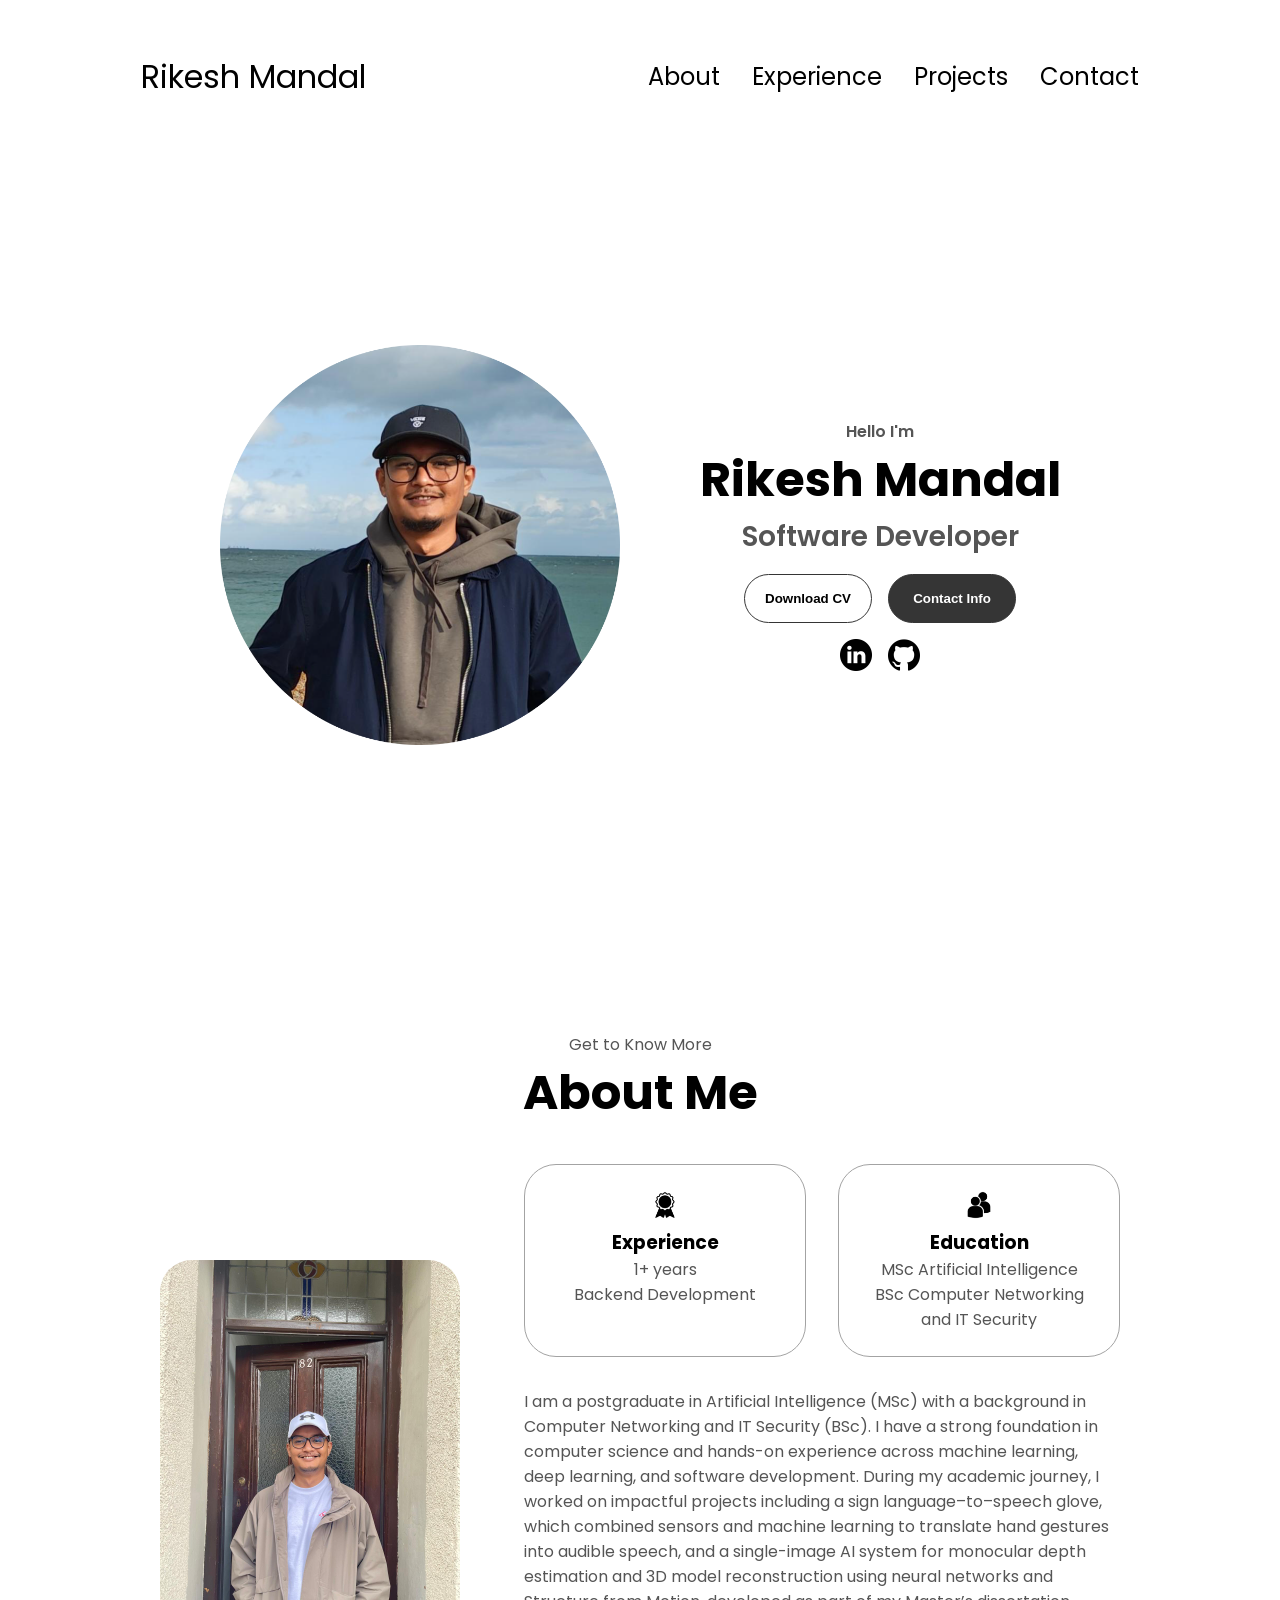
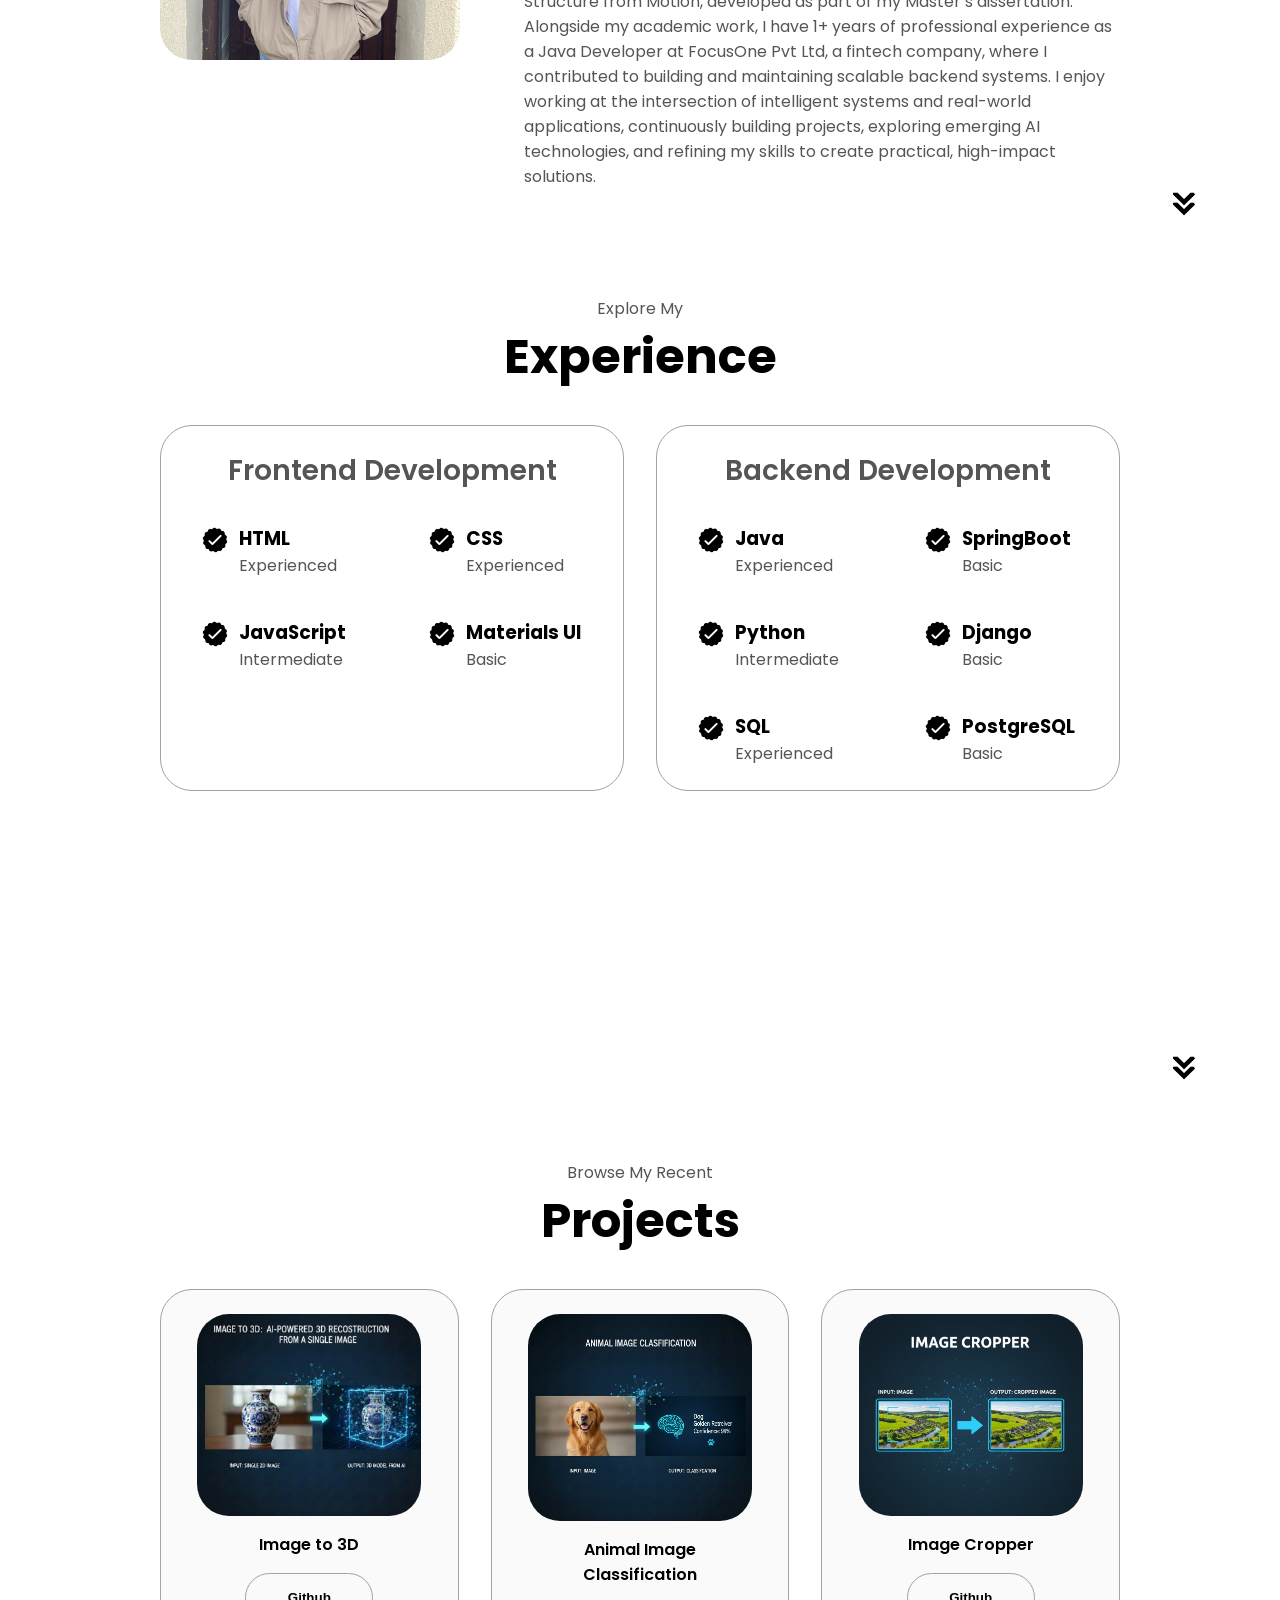
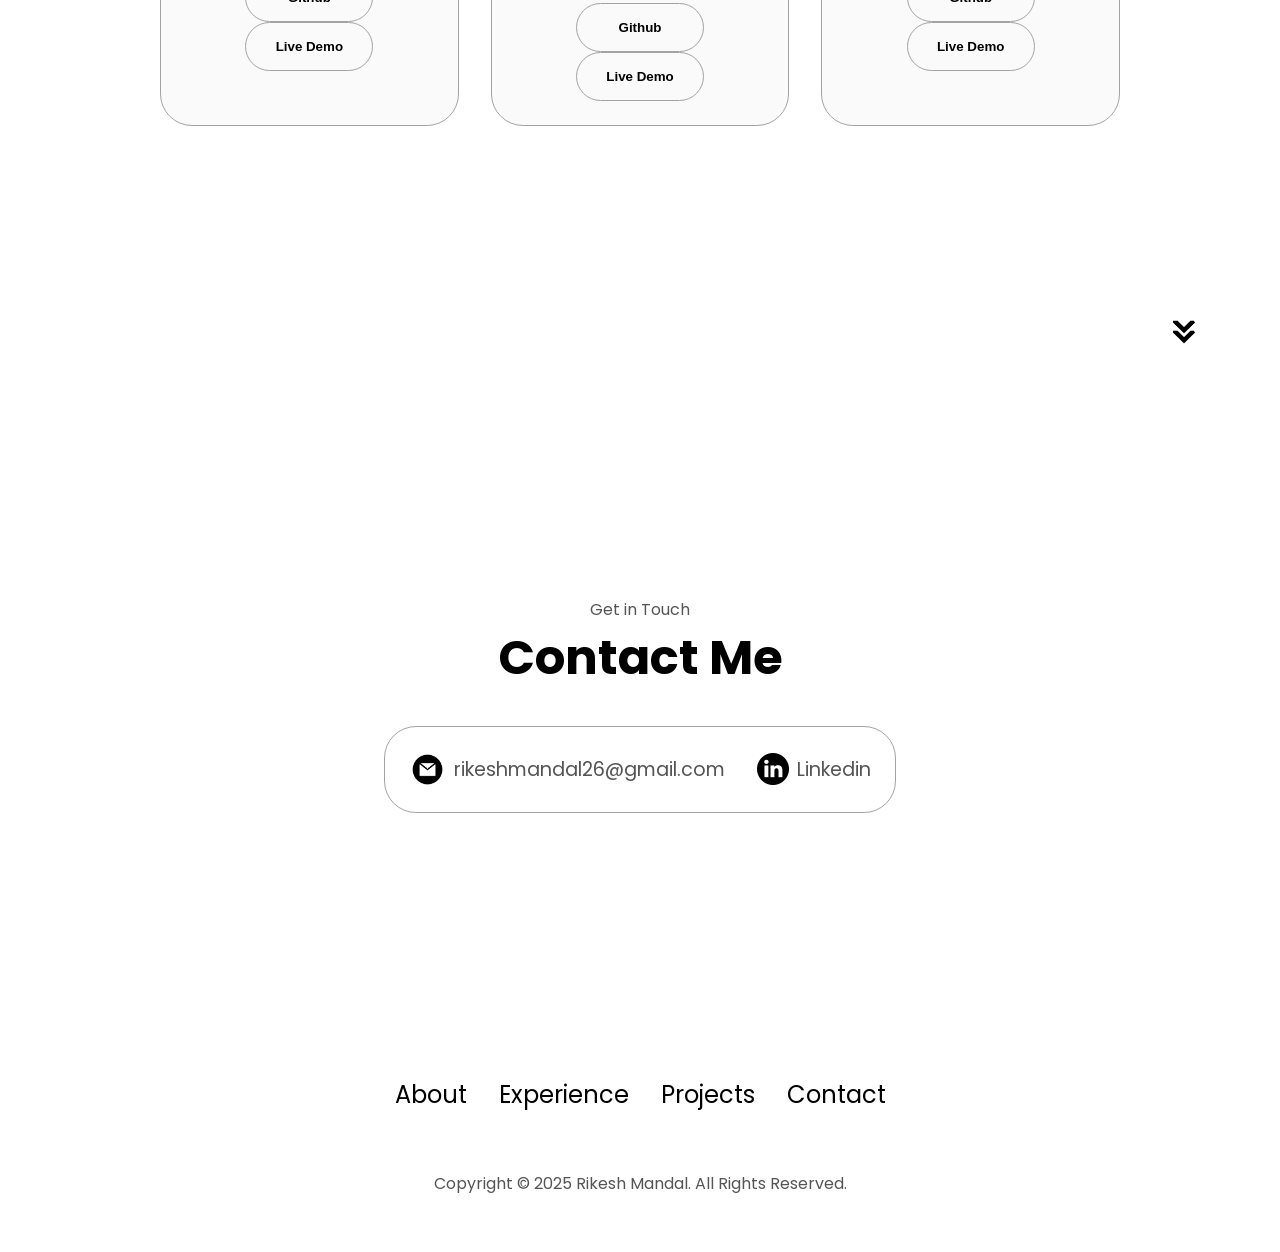
==== index.html @ 970bf1c3 "Changed the project images: - added 3 different descriptive images for the projects listed" ====
<!DOCTYPE html>
<html lang="en">
  <head>
    <meta charset="UTF-8" />
    <meta name="viewport" content="width=device-width, initial-scale=1.0" />
    <title>Rikesh Mandal</title>
    <link rel="stylesheet" href="./css/style.css" />
    <link rel="stylesheet" href="./css/mediaqueries.css" />
    <script src="./js/script.js" defer></script>
  </head>

  <body>
    <nav id="desktop-nav">
      <div class="logo">Rikesh Mandal</div>
      <div>
        <ul class="nav-links">
          <li><a href="#about">About</a></li>
          <li><a href="#experience">Experience</a></li>
          <li><a href="#projects">Projects</a></li>
          <li><a href="#contact">Contact</a></li>
        </ul>
      </div>
    </nav>
    <nav id="hamburger-nav">
      <div class="logo">Rikesh Mandal</div>
      <div class="hamburger-menu">
        <div class="hamburger-icon" onclick="togglemenu()">
          <span></span>
          <span></span>
          <span></span>
        </div>
        <div class="menu-links">
          <li><a href="#about" onclick="togglemenu()">About</a></li>
          <li><a href="#experience" onclick="togglemenu()">Experience</a></li>
          <li><a href="#projects" onclick="togglemenu()">Projects</a></li>
          <li><a href="#contact" onclick="togglemenu()">Contact</a></li>
        </div>
      </div>
    </nav>
    <section id="profile">
      <div class="section__pic-container">
        <img
          src="./assets/profile-pic.png"
          alt="Rikesh Mandal profile picture"
        />
      </div>
      <div class="section__text">
        <p class="section__text_p1">Hello I'm</p>
        <h1 class="title">Rikesh Mandal</h1>
        <p class="section__text__p2">Software Developer</p>
        <div class="btn-container">
          <button
            class="btn btn-color-2"
            onclick="window.open('./assets/cv.pdf')"
          >
            Download CV
          </button>
          <button class="btn btn-color-1" onclick="location.href='./#contact'">
            Contact Info
          </button>
        </div>
        <div id="socials-container">
          <img
            src="./assets/linkedin.png"
            alt="My Linkedin Profile"
            class="icon"
            onclick="window.open('https://linkedin.com/in/rikesh-mandal-98758b1a0/', '_blank')"
          />
          <img
            src="./assets/github.png"
            alt="My GitHub Profile"
            class="icon"
            onclick="window.open('https://github.com/Rikesh-Mandal', '_blank')"
          />
        </div>
      </div>
    </section>
    <section id="about">
      <p class="section__text__p1">Get to Know More</p>
      <h1 class="title">About Me</h1>
      <div class="section-container">
        <div class="section__pic-container">
          <img
            src="./assets/about-pic-modified.jpg"
            alt="profile picture "
            class="about-pic"
          />
        </div>
        <div class="about-details-container">
          <div class="about-containers">
            <div class="details-container">
              <img
                src="./assets/experience.png"
                alt="Experience icon"
                class="icon"
              />
              <h3>Experience</h3>
              <p>
                1+ years <br />
                Backend Development
              </p>
            </div>
            <div class="details-container">
              <img
                src="./assets/education.png"
                alt="Education icon"
                class="icon"
              />
              <h3>Education</h3>
              <p>
                MSc Artificial Intelligence <br />
                BSc Computer Networking and IT Security
              </p>
            </div>
          </div>
          <div class="text-container">
            <p id="about-text">Loading...</p>
          </div>
        </div>
      </div>
      <img
        src="./assets/arrow.png"
        alt="Arrow icon"
        class="icon arrow"
        onclick="location.href='./#experience'"
      />
    </section>
    <section id="experience">
      <p class="section__text__p1">Explore My</p>
      <h1 class="title">Experience</h1>
      <div class="experience-details-container">
        <div class="about-containers">
          <div class="details-container">
            <h2 class="experience-sub-title">Frontend Development</h2>
            <div class="article-container">
              <article>
                <img
                  src="./assets/checkmark.png"
                  alt="Experience Icon"
                  class="icon"
                />
                <div>
                  <h3>HTML</h3>
                  <p>Experienced</p>
                </div>
              </article>
              <article>
                <img
                  src="./assets/checkmark.png"
                  alt="Experience Icon"
                  class="icon"
                />
                <div>
                  <h3>CSS</h3>
                  <p>Experienced</p>
                </div>
              </article>
              <article>
                <img
                  src="./assets/checkmark.png"
                  alt="Experience Icon"
                  class="icon"
                />
                <div>
                  <h3>JavaScript</h3>
                  <p>Intermediate</p>
                </div>
              </article>
              <article>
                <img
                  src="./assets/checkmark.png"
                  alt="Experience Icon"
                  class="icon"
                />
                <div>
                  <h3>Materials UI</h3>
                  <p>Basic</p>
                </div>
              </article>
            </div>
          </div>
          <div class="details-container">
            <h2 class="experience-sub-title">Backend Development</h2>
            <div class="article-container">
              <article>
                <img
                  src="./assets/checkmark.png"
                  alt="Experience Icon"
                  class="icon"
                />
                <div>
                  <h3>Java</h3>
                  <p>Experienced</p>
                </div>
              </article>
              <article>
                <img
                  src="./assets/checkmark.png"
                  alt="Experience Icon"
                  class="icon"
                />
                <div>
                  <h3>SpringBoot</h3>
                  <p>Basic</p>
                </div>
              </article>
              <article>
                <img
                  src="./assets/checkmark.png"
                  alt="Experience Icon"
                  class="icon"
                />
                <div>
                  <h3>Python</h3>
                  <p>Intermediate</p>
                </div>
              </article>
              <article>
                <img
                  src="./assets/checkmark.png"
                  alt="Experience Icon"
                  class="icon"
                />
                <div>
                  <h3>Django</h3>
                  <p>Basic</p>
                </div>
              </article>
              <article>
                <img
                  src="./assets/checkmark.png"
                  alt="Experience Icon"
                  class="icon"
                />
                <div>
                  <h3>SQL</h3>
                  <p>Experienced</p>
                </div>
              </article>
              <article>
                <img
                  src="./assets/checkmark.png"
                  alt="Experience Icon"
                  class="icon"
                />
                <div>
                  <h3>PostgreSQL</h3>
                  <p>Basic</p>
                </div>
              </article>
            </div>
          </div>
        </div>
      </div>
      <img
        src="./assets/arrow.png"
        alt="Arrow icon"
        class="icon arrow"
        onclick="location.href='./#projects'"
      />
    </section>
    <section id="projects">
      <p class="section__text__p1">Browse My Recent</p>
      <h1 class="title">Projects</h1>
      <div class="experience-details-container">
        <div class="about-containers">
          <div class="details-container color-container">
            <div class="article-container">
              <img
                src="./assets/image-to-3D.png"
                alt="Project 1"
                class="project-img"
              />
            </div>
            <h2 class="experience-sub-title project-title">Image to 3D</h2>
            <div class="btn-container"></div>
            <button
              class="btn btn-color-2 project-btn"
              onclick="window.open('https://github.com/Rikesh-Mandal/ImageTo3D', '_blank')"
            >
              Github
            </button>
            <button
              class="btn btn-color-2 project-btn"
              onclick="window.open('https://github.com/Rikesh-Mandal/ImageTo3D', '_blank')"
            >
              Live Demo
            </button>
          </div>
          <div class="details-container color-container">
            <div class="article-container">
              <img
                src="./assets/animal-classification.jpg"
                alt="Project 2"
                class="project-img"
              />
            </div>
            <h2 class="experience-sub-title project-title image-classification">
              Animal Image Classification
            </h2>
            <div class="btn-container"></div>
            <button
              class="btn btn-color-2 project-btn"
              onclick="window.open('https://github.com/Rikesh-Mandal/image-classification-system', '_blank')"
            >
              Github
            </button>
            <button
              class="btn btn-color-2 project-btn"
              onclick="window.open('https://github.com/Rikesh-Mandal/image-classification-system', '_blank')"
            >
              Live Demo
            </button>
          </div>
          <div class="details-container color-container">
            <div class="article-container">
              <img
                src="./assets/image-cropper.jpg"
                alt="Project 3"
                class="project-img"
              />
            </div>
            <h2 class="experience-sub-title project-title">Image Cropper</h2>
            <div class="btn-container"></div>
            <button
              class="btn btn-color-2 project-btn"
              onclick="window.open('https://github.com/Rikesh-Mandal/ImageCropper', '_blank')"
            >
              Github
            </button>
            <button
              class="btn btn-color-2 project-btn"
              onclick="window.open('https://github.com/Rikesh-Mandal/ImageCropper', '_blank')"
            >
              Live Demo
            </button>
          </div>
        </div>
      </div>
      <img
        src="./assets/arrow.png"
        alt="Arrow icon"
        class="icon arrow"
        onclick="location.href='./#contact'"
      />
    </section>
    <section id="contact">
      <p class="section__text__p1">Get in Touch</p>
      <h1 class="title">Contact Me</h1>
      <div class="contact-info-upper-container">
        <div class="contact-info-container">
          <img
            src="./assets/email.png"
            alt="Email Icon"
            class="icon contact-icon email-icon"
          />
          <p>
            <a href="mailto:rikeshmandal26@gmail.com"></a
            >rikeshmandal26@gmail.com
          </p>
        </div>
        <div class="contact-info-container">
          <img
            src="./assets/linkedin.png"
            alt="My Linkedin Profile"
            class="icon"
            onclick="window.open('https://linkedin.com/in/rikesh-mandal-98758b1a0/', '_blank')"
          />
          <p>Linkedin</p>
        </div>
      </div>
    </section>
    <footer>
      <nav>
        <div class="nav-links-container">
          <div>
            <ul class="nav-links">
              <li><a href="#about">About</a></li>
              <li><a href="#experience">Experience</a></li>
              <li><a href="#projects">Projects</a></li>
              <li><a href="#contact">Contact</a></li>
            </ul>
          </div>
        </div>
      </nav>
      <p>Copyright &#169; 2025 Rikesh Mandal. All Rights Reserved.</p>
    </footer>
  </body>
</html>
---- css/style.css ----
/* General */

@import url("https://fonts.googleapis.com/css2?family=Poppins:wght@300;400;500;600&display=swap");

* {
  margin: 0;
  padding: 0;
}

body {
  font-family: "Poppins", sans-serif;
}

html {
  scroll-behavior: smooth;
}

p {
  color: rgb(85, 85, 85);
}

/* Transition */

a,
.btn {
  transition: all 300ms ease;
}

/* Desktop Nav */
nav,
.nav-links {
  display: flex;
}

nav {
  justify-content: space-around;
  align-items: center;
  height: 17vh;
}

.nav-links {
  gap: 2rem;
  list-style: none;
  font-size: 1.5rem;
}

a {
  color: black;
  text-decoration: none;
  text-decoration-color: white;
}

a:hover {
  color: grey;
  text-decoration: underline;
  text-underline-offset: 1rem;
  text-decoration-color: rgb(181, 181, 181);
}

.logo {
  font-size: 2rem;
}

.logo:hover {
  cursor: default;
}

/* Hamburger Menu */

#hamburger-nav {
  display: none;
}

.hamburger-menu {
  position: relative;
  display: inline-block;
}

.hamburger-icon {
  display: flex;
  flex-direction: column;
  justify-content: space-between;
  height: 24px;
  width: 30px;
  cursor: pointer;
}

.hamburger-icon span {
  width: 100%;
  height: 2px;
  background-color: black;
  transition: all 0.3 ease-in-out;
}

.menu-links {
  position: absolute;
  top: 100%;
  right: 0;
  background-color: white;
  width: fit-content;
  max-height: 0;
  overflow: hidden;
  transition: all 0.3 ease-in-out;
}

.menu-links a {
  display: block;
  padding: 10px;
  text-align: center;
  font-size: 1.5rem;
  color: black;
  text-decoration: none;
  transition: all 0.3 ease-in-out;
}

.menu-links li {
  list-style: none;
}

.menu-links.open {
  max-height: 300px;
}

.hamburger-icon.open span:first-child {
  transform: rotate(45deg) translate(10px, 5px);
}
.hamburger-icon.open span:nth-child(2) {
  opacity: 0;
}
.hamburger-icon.open span:last-child {
  transform: rotate(-45deg) translate(10px, -5px);
}

.hamburger-icon span:first-child {
  transform: none;
}
.hamburger-icon span:nth-child(2) {
  opacity: 1;
}
.hamburger-icon span:first-child {
  transform: none;
}

/* Sections */

section {
  padding-top: 4vh;
  height: 96vh;
  margin: 0 10rem;
  box-sizing: border-box;
  min-height: fit-content;
}

.section-container {
  display: flex;
}

/* Profile Section */
#profile {
  display: flex;
  justify-content: center;
  gap: 5rem;
  height: 80vh;
}

.section__pic-container {
  display: flex;
  height: 400px;
  width: 400px;
  margin: auto 0;
}

.section__text {
  align-self: center;
  text-align: center;
}

.section__text p {
  font-weight: 600;
}

.section__text__p1 {
  text-align: center;
}

.section__text__p2 {
  font-size: 1.75rem;
  margin-bottom: 1rem;
}

.title {
  font-size: 3rem;
  text-align: center;
}

#socials-container {
  display: flex;
  justify-content: center;
  margin-top: 1rem;
  gap: 1rem;
}

/* Icons */

.icon {
  cursor: pointer;
  height: 2rem;
}

/* Buttons */

.btn-container {
  display: flex;
  justify-content: center;
  gap: 1rem;
}

.btn {
  font-weight: 600;
  transition: all 300ms ease;
  padding: 1rem;
  width: 8rem;
  border-radius: 2rem;
}

.btn-color-1,
.btn-color-2 {
  border: rgb(53, 53, 53) 0.1rem solid;
}

.btn-color-1:hover,
.btn-color-2:hover {
  cursor: pointer;
}

.btn-color-1,
.btn-color-2:hover {
  background: rgb(53, 53, 53);
  color: white;
}

.btn-color-1:hover {
  background: rgb(0, 0, 0);
}

.btn-color-2 {
  background: none;
}

.btn-color-2:hover {
  border: rgb(255, 255, 255) 0.1rem solid;
}

.btn-container {
  gap: 1rem;
}

/* About Section */

#about {
  position: relative;
}

.about-containers {
  gap: 2rem;
  margin-bottom: 2rem;
  margin-top: 2rem;
}

.about-details-container {
  justify-content: center;
  flex-direction: column;
}

.about-containers,
.about-details-container {
  display: flex;
}

.about-pic {
  border-radius: 2rem;
}

.arrow {
  position: absolute;
  right: -5rem;
  bottom: 2.5rem;
}

.details-container {
  padding: 1.5rem;
  flex: 1;
  background: white;
  border-radius: 2rem;
  border: rgb(52, 52, 52) 0.1rem solid;
  border-color: rgb(163, 163, 163);
  text-align: center;
}

.section-container {
  gap: 4rem;
  height: 80%;
}

.section__pic-container {
  height: 400px;
  width: 400px;
  margin: auto 0;
}

/* Experience */

#experience {
  position: relative;
}

.experience-sub-title {
  color: rgb(85, 85, 85);
  font-weight: 600;
  font-size: 1.75rem;
  margin-bottom: 2rem;
}

.experience-details-container {
  display: flex;
  justify-content: center;
  flex-direction: column;
}

.article-container {
  display: flex;
  text-align: initial;
  flex-wrap: wrap;
  flex-direction: row;
  gap: 2.5rem;
  justify-content: space-around;
}

article {
  display: flex;
  width: 10rem;
  justify-content: start;
  gap: 0.5rem;
}

article.icon {
  cursor: default;
}

/* Projects Section */

#projects {
  position: relative;
}

.color-container {
  border-color: rgb(163, 163, 163);
  background: rgb(250, 250, 250);
}

.project-img {
  border-radius: 2rem;
  width: 90%;
  height: auto;
}

.project-title {
  margin: 1rem;
  color: black;
  font-size: 1rem;
}

.project-btn {
  color: black;
  border-color: rgb(163, 163, 163);
}

/* Contact Section */

#contact {
  display: flex;
  justify-content: center;
  flex-direction: column;
  height: 70vh;
}

.contact-info-upper-container {
  display: flex;
  justify-content: center;
  border-radius: 2rem;
  border: rgb(53, 53, 53) 0.1rem solid;
  border-color: rgb(163, 163, 163);
  background: (250, 250, 250);
  margin: 2rem auto;
  padding: 0.5rem;
}

.contact-info-container {
  display: flex;
  align-items: center;
  justify-content: center;
  gap: 0.5rem;
  margin: 1rem;
}

.contact-info-container p {
  font-size: larger;
}

.contact-icon {
  cursor: default;
}

.email-icon {
  height: 2.3rem;
}

/* Footer Section */

footer {
  height: 26vh;
  margin: 0 1rem;
}

footer p {
  text-align: center;
}
---- css/mediaqueries.css ----
@media screen and (max-width: 1400px) {
  #profile {
    height: 83vh;
    margin-bottom: 6rem;
  }
  .about-containers {
    flex-wrap: wrap;
  }
}

@media screen and (max-width: 1200px) {
  #desktop-nav {
    display: none;
  }
  #hamburger-nav {
    display: flex;
  }
  #experience,
  .experience-details-container {
    margin-top: 2rem;
  }
  #profile,
  .section-container {
    display: block;
  }
  .arrow {
    display: none;
  }
  section,
  .section-container {
    height: fit-content;
  }
  section {
    margin: 0 5%;
  }
  .section__pic-container {
    width: 275px;
    height: 275px;
    margin: 0 auto 2rem;
  }
  .about-containers {
    margin-top: 0;
  }
}
@media screen and (max-width: 600px) {
  #contact,
  footer {
    height: 40vh;
  }
  #profile {
    height: 83vh;
    margin-bottom: 0;
  }
  article {
    font-size: 1rem;
  }
  footer nav {
    height: fit-content;
    margin-bottom: 2rem;
  }
  .about-containers,
  .contact-info-upper-container,
  .btn-container {
    flex-wrap: wrap;
  }
  .contact-info-container {
    margin: 0;
  }
  .contact-info-container p,
  nav-link li a {
    font-size: 1rem;
  }
  .experience-sub-title {
    font-size: 1.25rem;
  }
  .logo {
    font-size: 1.5rem;
  }
  .nav-links {
    flex-direction: column;
    gap: 0.5rem;
    text-align: center;
  }
  .section__pic-container {
    width: auto;
    height: 46vh;
    justify-content: center;
  }
  .section__text__p2 {
    font-size: 1.25rem;
  }
  .title {
    font-size: 2rem;
  }
  .text-container {
    text-align: justify;
  }
}
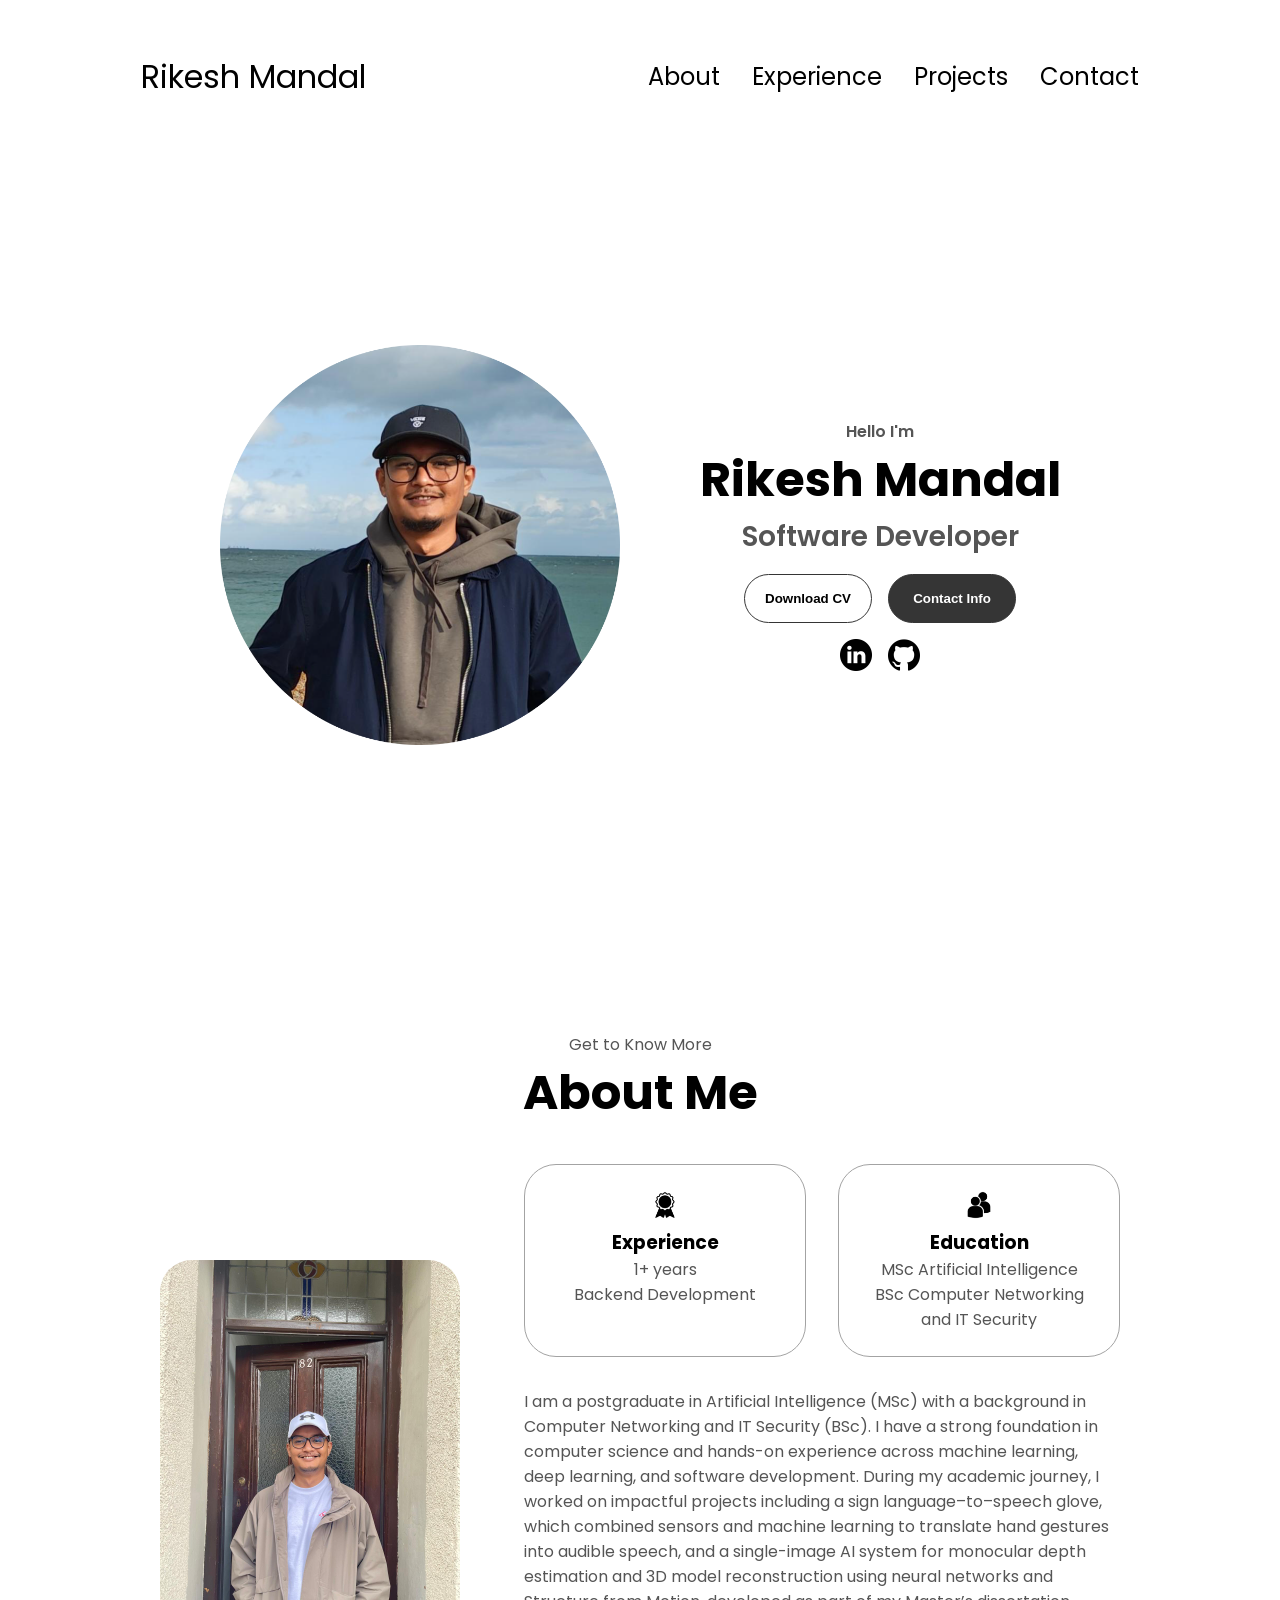
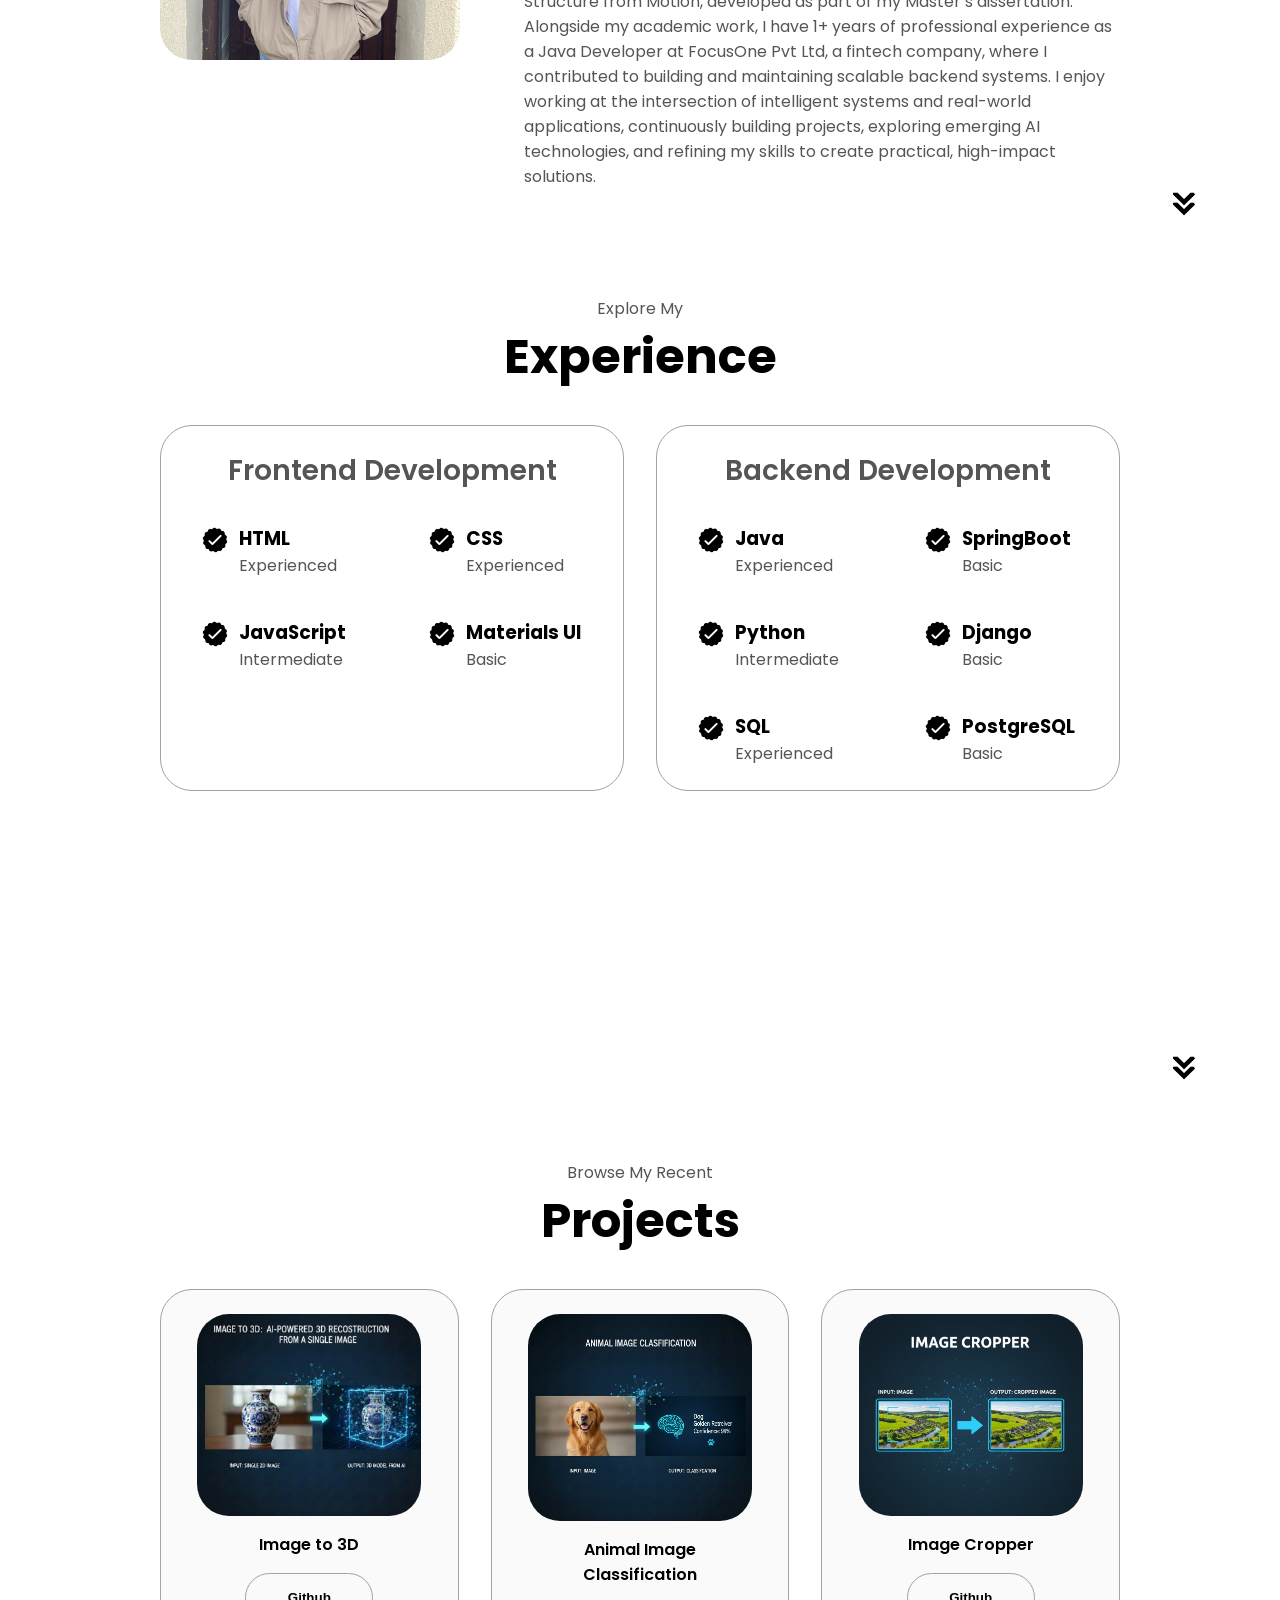
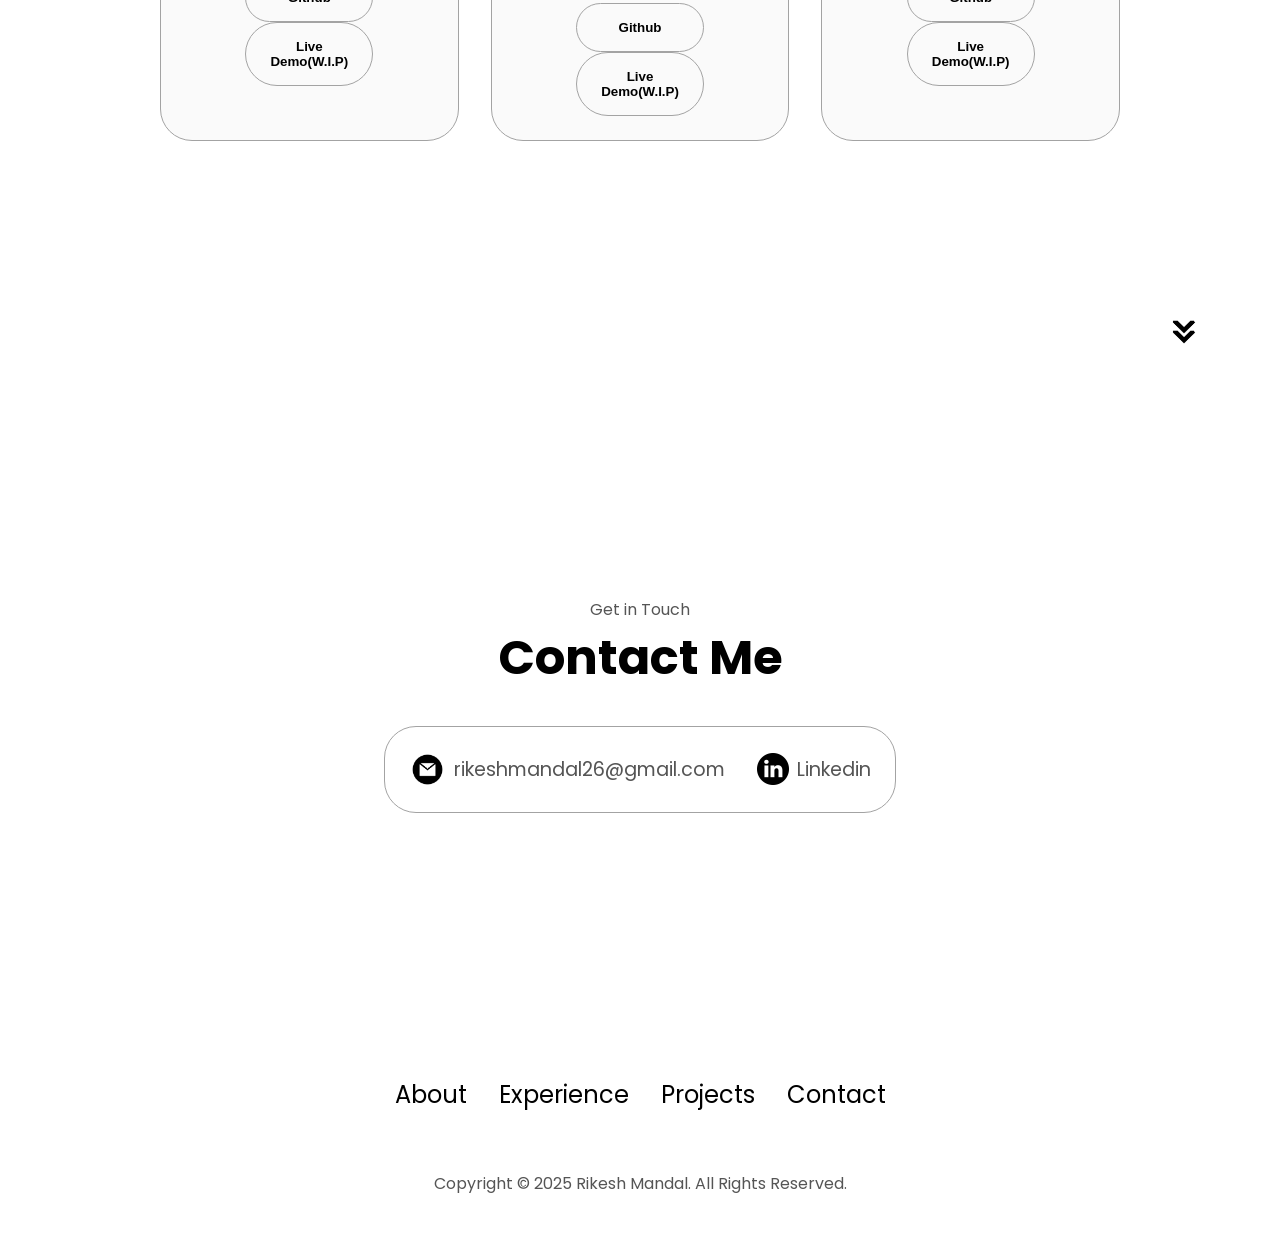
==== commit c3843d80: "Simply added "(W.I.P)" next to the Live Demo in projects" ====
--- a/index.html
+++ b/index.html
@@ -284,7 +284,7 @@
               class="btn btn-color-2 project-btn"
               onclick="window.open('https://github.com/Rikesh-Mandal/ImageTo3D', '_blank')"
             >
-              Live Demo
+              Live Demo(W.I.P)
             </button>
           </div>
           <div class="details-container color-container">
@@ -309,7 +309,7 @@
               class="btn btn-color-2 project-btn"
               onclick="window.open('https://github.com/Rikesh-Mandal/image-classification-system', '_blank')"
             >
-              Live Demo
+              Live Demo(W.I.P)
             </button>
           </div>
           <div class="details-container color-container">
@@ -332,7 +332,7 @@
               class="btn btn-color-2 project-btn"
               onclick="window.open('https://github.com/Rikesh-Mandal/ImageCropper', '_blank')"
             >
-              Live Demo
+              Live Demo(W.I.P)
             </button>
           </div>
         </div>
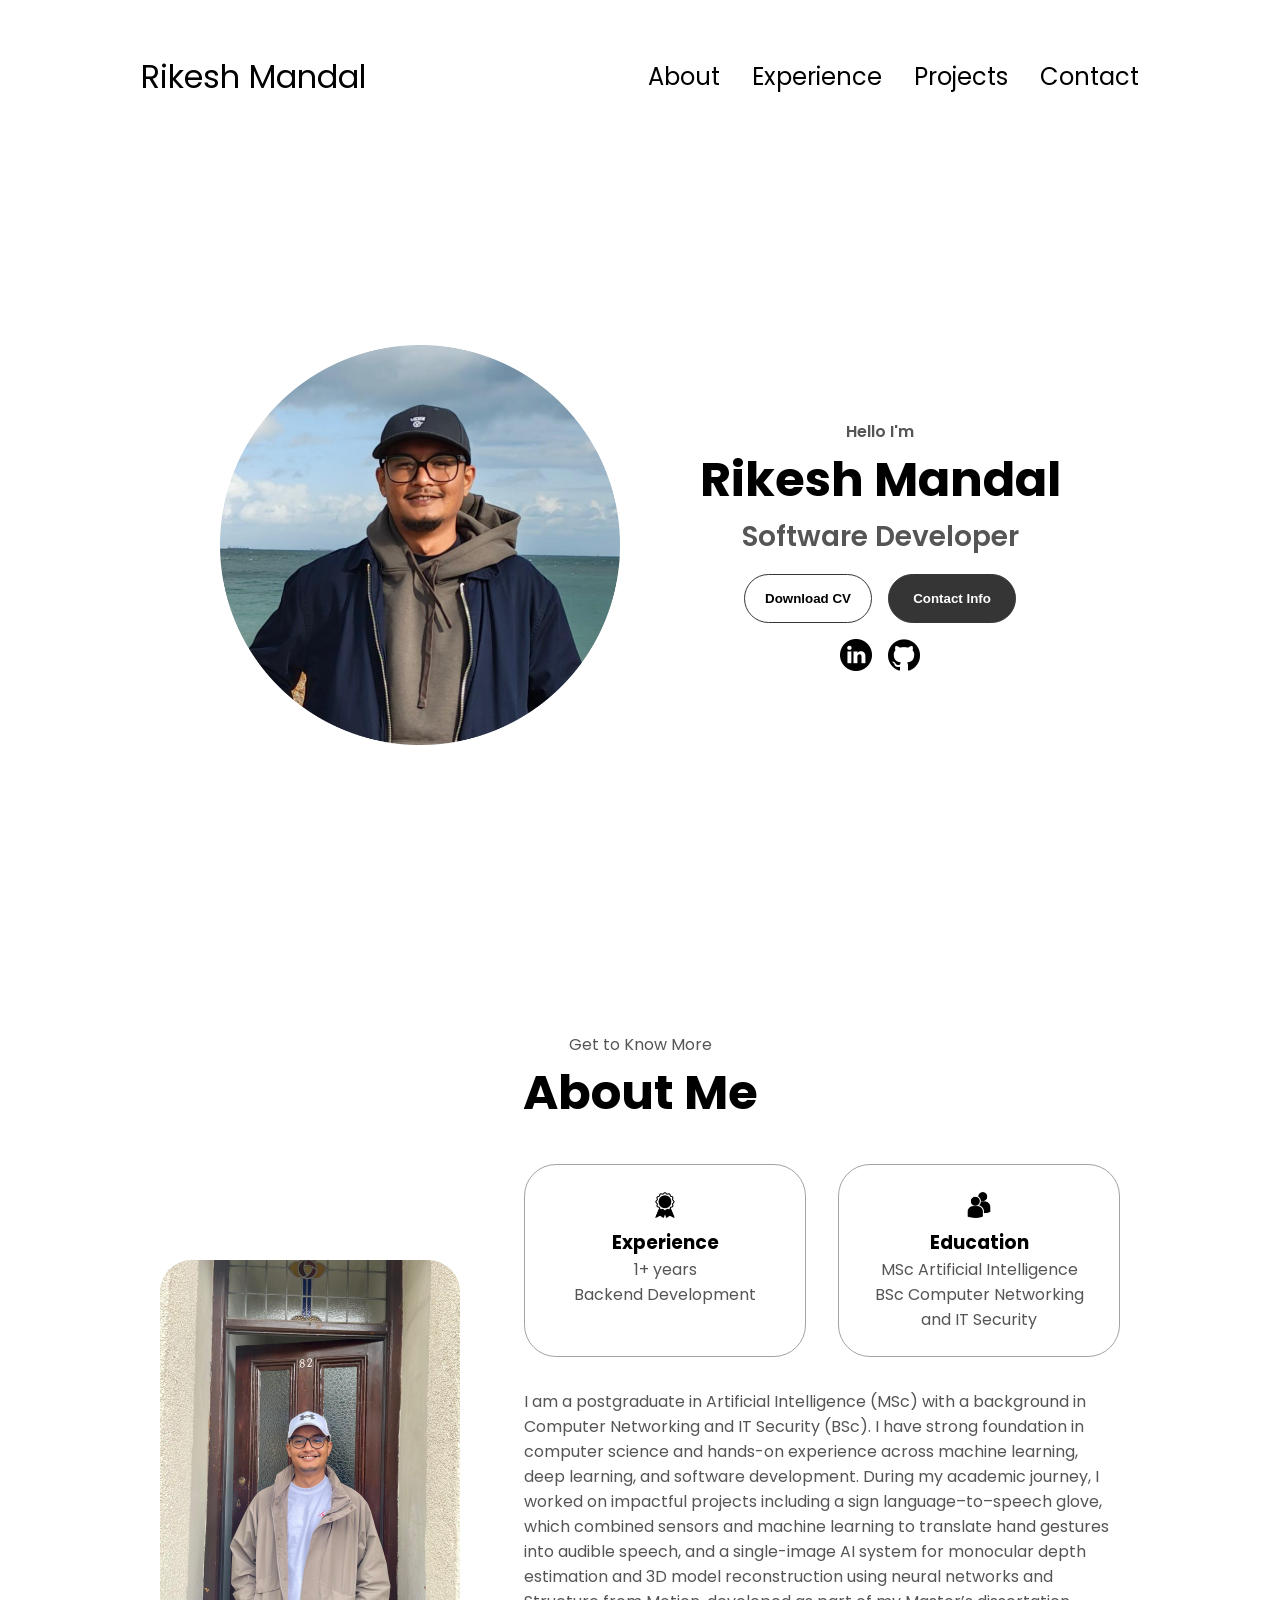
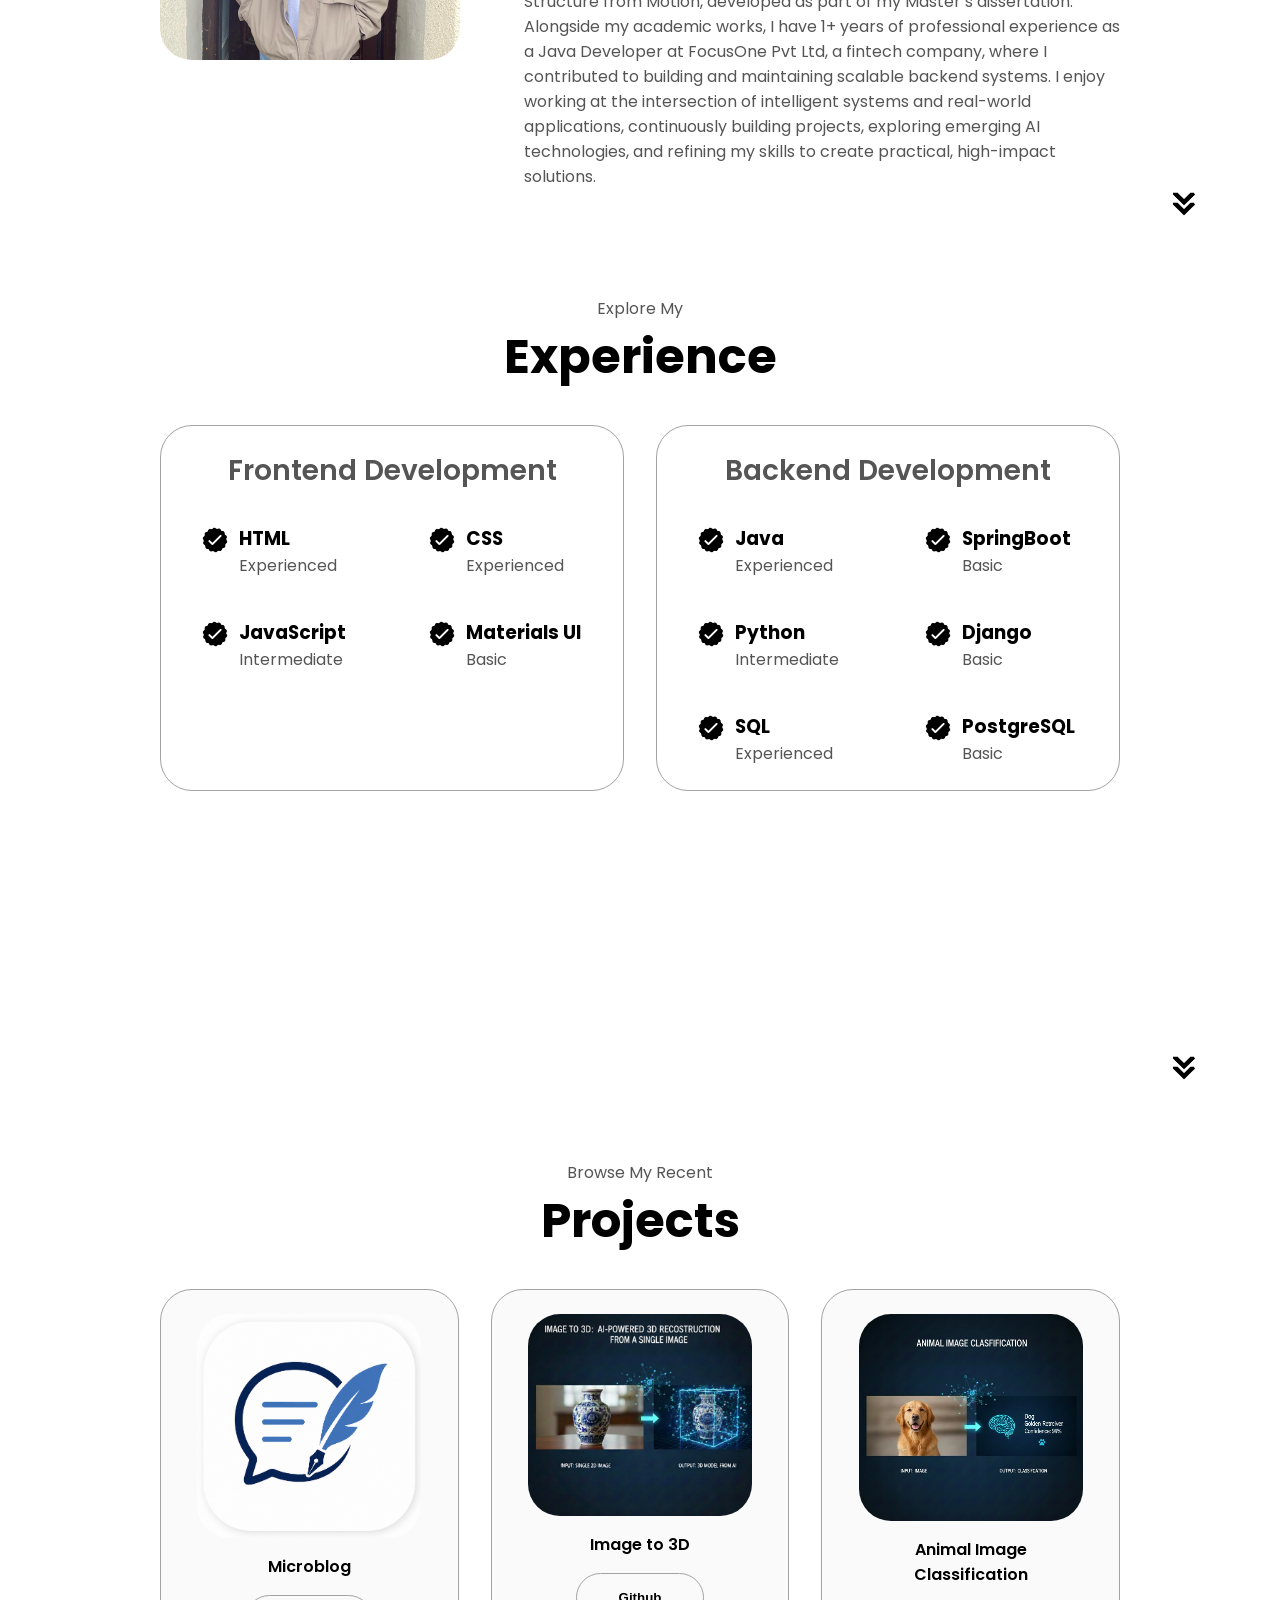
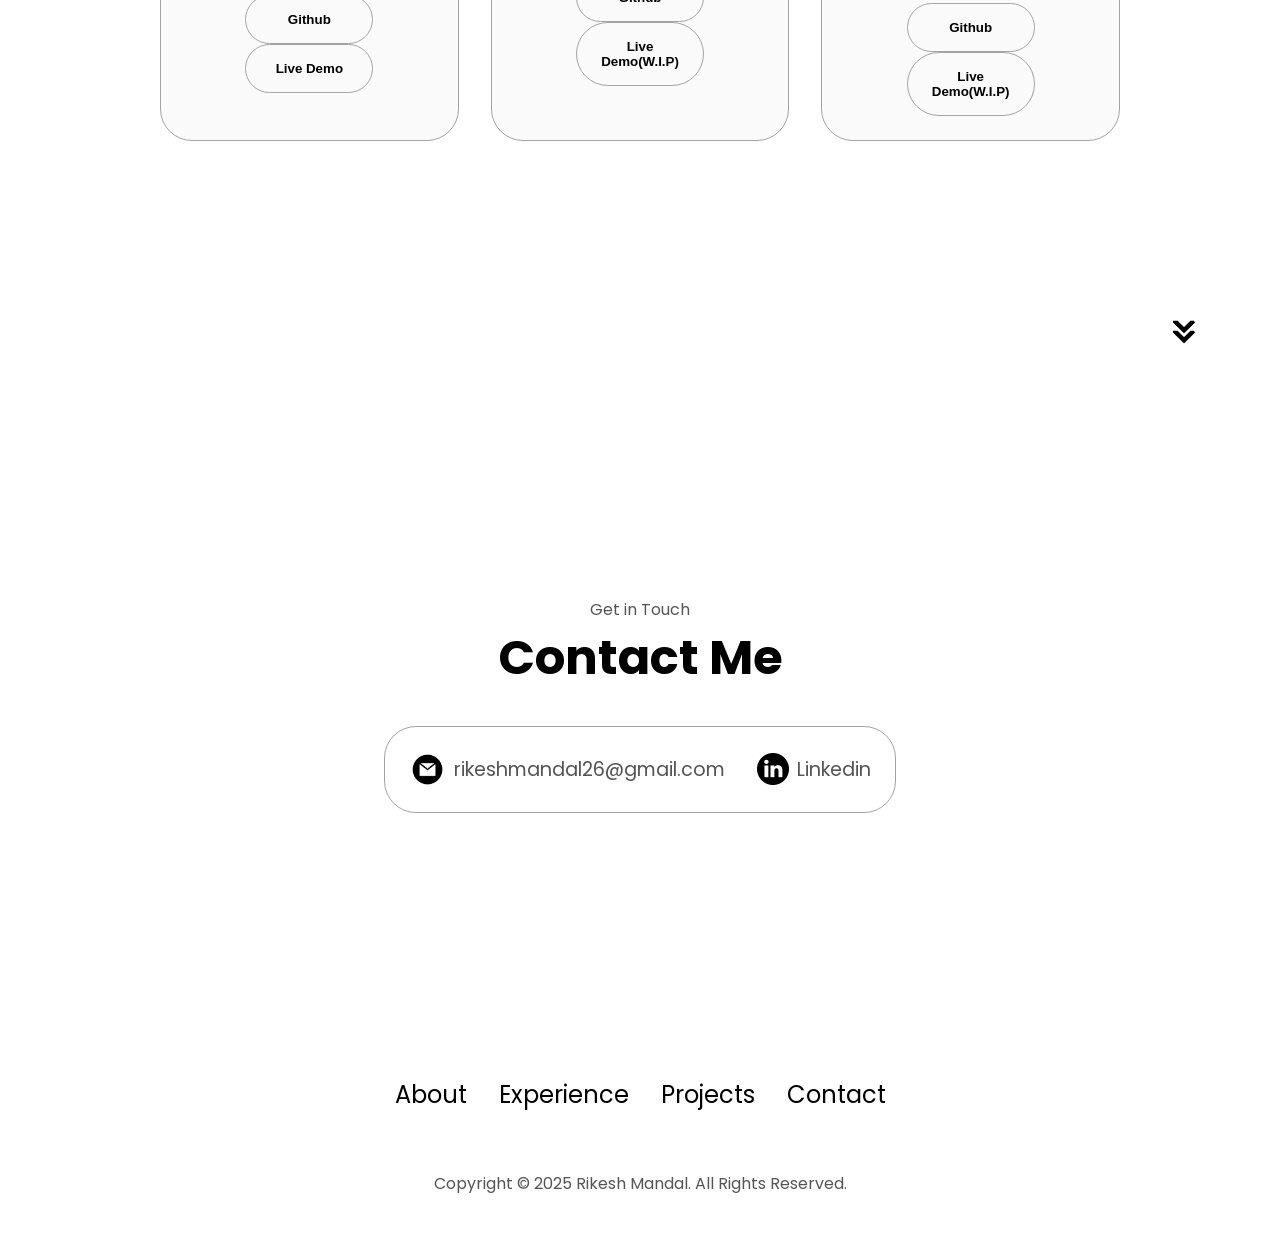
==== commit 6b6ff3ab: "add project - microblog to projects section" ====
--- a/index.html
+++ b/index.html
@@ -1,4 +1,4 @@
-<!DOCTYPE html>
+<!doctype html>
 <html lang="en">
   <head>
     <meta charset="UTF-8" />
@@ -55,7 +55,10 @@
           >
             Download CV
           </button>
-          <button class="btn btn-color-1" onclick="location.href='./#contact'">
+          <button
+            class="btn btn-color-1"
+            onclick="location.href = './#contact'"
+          >
             Contact Info
           </button>
         </div>
@@ -64,7 +67,12 @@
             src="./assets/linkedin.png"
             alt="My Linkedin Profile"
             class="icon"
-            onclick="window.open('https://linkedin.com/in/rikesh-mandal-98758b1a0/', '_blank')"
+            onclick="
+              window.open(
+                'https://linkedin.com/in/rikesh-mandal-98758b1a0/',
+                '_blank',
+              )
+            "
           />
           <img
             src="./assets/github.png"
@@ -122,7 +130,7 @@
         src="./assets/arrow.png"
         alt="Arrow icon"
         class="icon arrow"
-        onclick="location.href='./#experience'"
+        onclick="location.href = './#experience'"
       />
     </section>
     <section id="experience">
@@ -256,7 +264,7 @@
         src="./assets/arrow.png"
         alt="Arrow icon"
         class="icon arrow"
-        onclick="location.href='./#projects'"
+        onclick="location.href = './#projects'"
       />
     </section>
     <section id="projects">
@@ -267,22 +275,65 @@
           <div class="details-container color-container">
             <div class="article-container">
               <img
-                src="./assets/image-to-3D.png"
+                src="./assets/microblog.png"
                 alt="Project 1"
                 class="project-img"
               />
             </div>
+            <h2 class="experience-sub-title project-title">Microblog</h2>
+            <div class="btn-container"></div>
+            <button
+              class="btn btn-color-2 project-btn"
+              onclick="
+                window.open(
+                  'https://github.com/Rikesh-Mandal/microblog-flask',
+                  '_blank',
+                )
+              "
+            >
+              Github
+            </button>
+            <button
+              class="btn btn-color-2 project-btn"
+              onclick="
+                window.open(
+                  'https://microblog-flask-production.up.railway.app/auth/login?next=%2F',
+                  '_blank',
+                )
+              "
+            >
+              Live Demo
+            </button>
+          </div>
+          <div class="details-container color-container">
+            <div class="article-container">
+              <img
+                src="./assets/image-to-3D.png"
+                alt="Project 2"
+                class="project-img"
+              />
+            </div>
             <h2 class="experience-sub-title project-title">Image to 3D</h2>
             <div class="btn-container"></div>
             <button
               class="btn btn-color-2 project-btn"
-              onclick="window.open('https://github.com/Rikesh-Mandal/ImageTo3D', '_blank')"
+              onclick="
+                window.open(
+                  'https://github.com/Rikesh-Mandal/ImageTo3D',
+                  '_blank',
+                )
+              "
             >
               Github
             </button>
             <button
               class="btn btn-color-2 project-btn"
-              onclick="window.open('https://github.com/Rikesh-Mandal/ImageTo3D', '_blank')"
+              onclick="
+                window.open(
+                  'https://github.com/Rikesh-Mandal/ImageTo3D',
+                  '_blank',
+                )
+              "
             >
               Live Demo(W.I.P)
             </button>
@@ -291,7 +342,7 @@
             <div class="article-container">
               <img
                 src="./assets/animal-classification.jpg"
-                alt="Project 2"
+                alt="Project 3"
                 class="project-img"
               />
             </div>
@@ -301,36 +352,23 @@
             <div class="btn-container"></div>
             <button
               class="btn btn-color-2 project-btn"
-              onclick="window.open('https://github.com/Rikesh-Mandal/image-classification-system', '_blank')"
+              onclick="
+                window.open(
+                  'https://github.com/Rikesh-Mandal/image-classification-system',
+                  '_blank',
+                )
+              "
             >
               Github
             </button>
             <button
               class="btn btn-color-2 project-btn"
-              onclick="window.open('https://github.com/Rikesh-Mandal/image-classification-system', '_blank')"
-            >
-              Live Demo(W.I.P)
-            </button>
-          </div>
-          <div class="details-container color-container">
-            <div class="article-container">
-              <img
-                src="./assets/image-cropper.jpg"
-                alt="Project 3"
-                class="project-img"
-              />
-            </div>
-            <h2 class="experience-sub-title project-title">Image Cropper</h2>
-            <div class="btn-container"></div>
-            <button
-              class="btn btn-color-2 project-btn"
-              onclick="window.open('https://github.com/Rikesh-Mandal/ImageCropper', '_blank')"
-            >
-              Github
-            </button>
-            <button
-              class="btn btn-color-2 project-btn"
-              onclick="window.open('https://github.com/Rikesh-Mandal/ImageCropper', '_blank')"
+              onclick="
+                window.open(
+                  'https://github.com/Rikesh-Mandal/image-classification-system',
+                  '_blank',
+                )
+              "
             >
               Live Demo(W.I.P)
             </button>
@@ -341,7 +379,7 @@
         src="./assets/arrow.png"
         alt="Arrow icon"
         class="icon arrow"
-        onclick="location.href='./#contact'"
+        onclick="location.href = './#contact'"
       />
     </section>
     <section id="contact">
@@ -364,7 +402,12 @@
             src="./assets/linkedin.png"
             alt="My Linkedin Profile"
             class="icon"
-            onclick="window.open('https://linkedin.com/in/rikesh-mandal-98758b1a0/', '_blank')"
+            onclick="
+              window.open(
+                'https://linkedin.com/in/rikesh-mandal-98758b1a0/',
+                '_blank',
+              )
+            "
           />
           <p>Linkedin</p>
         </div>
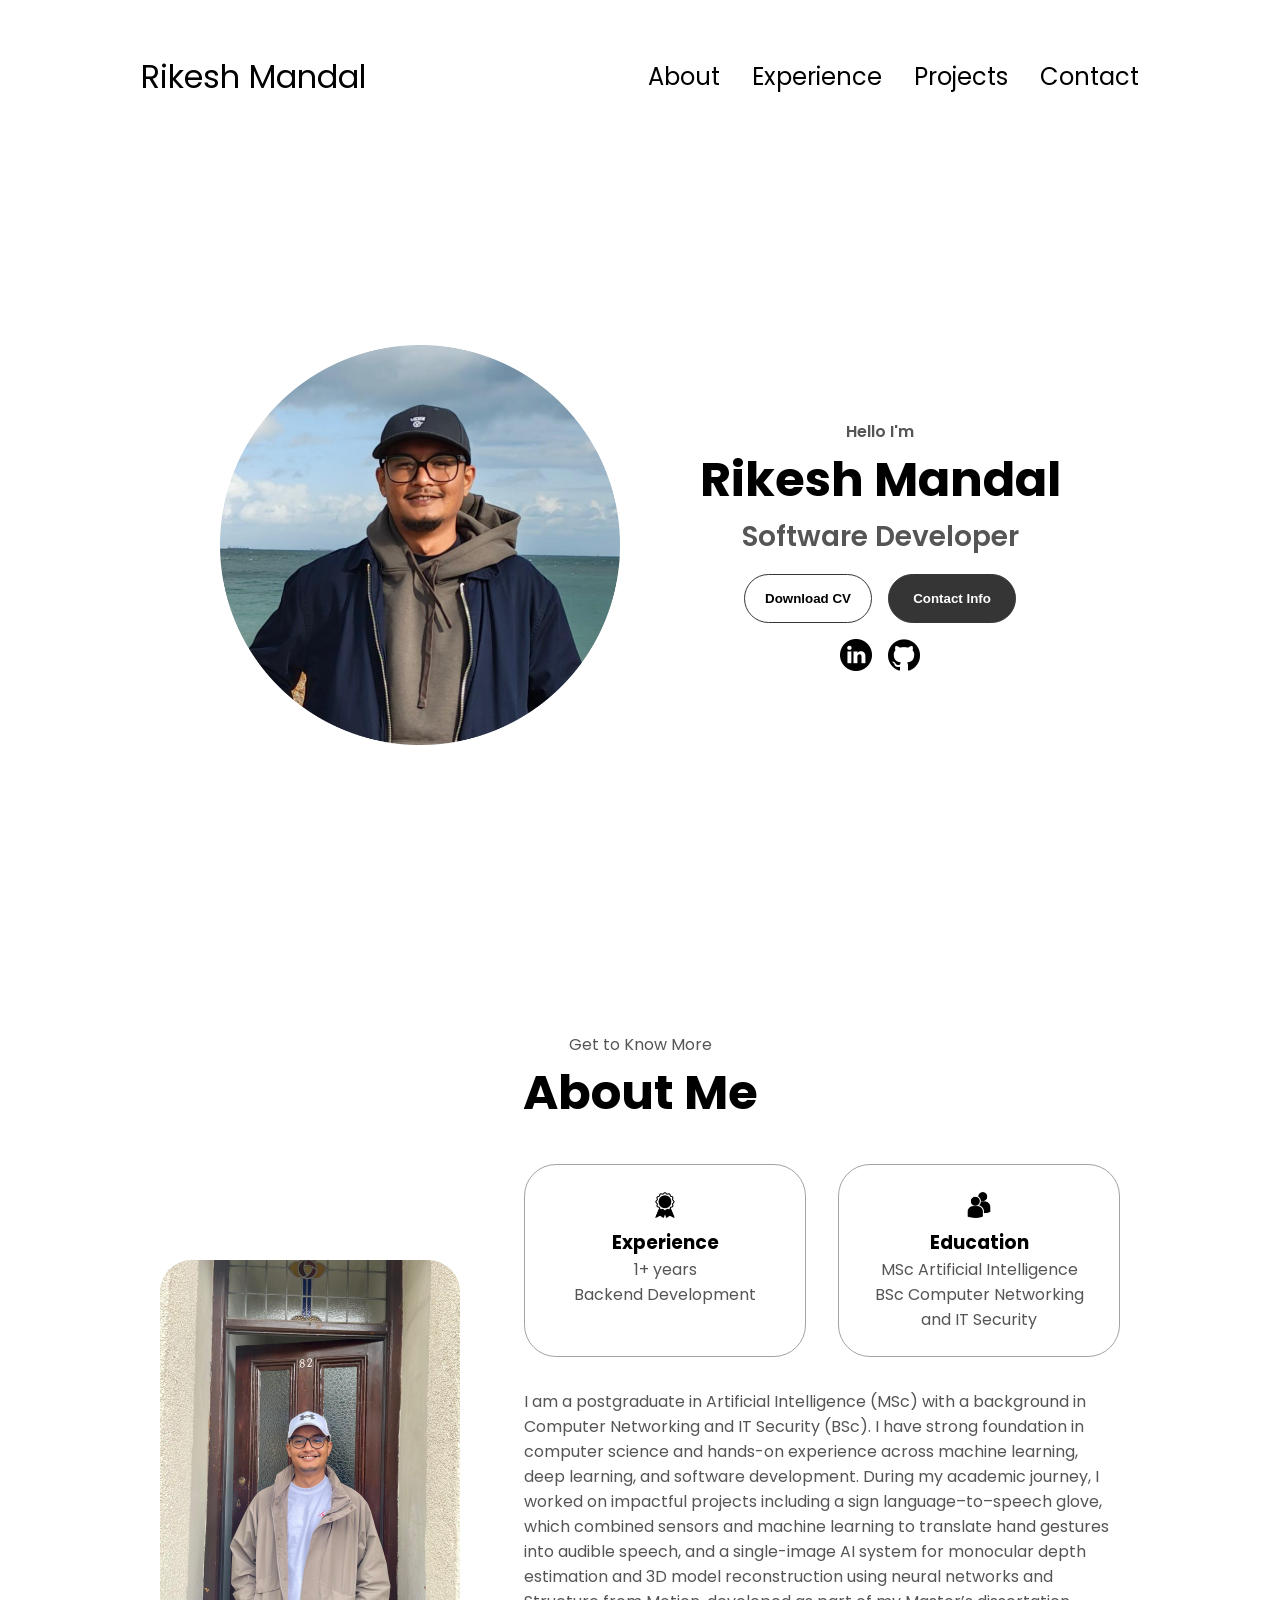
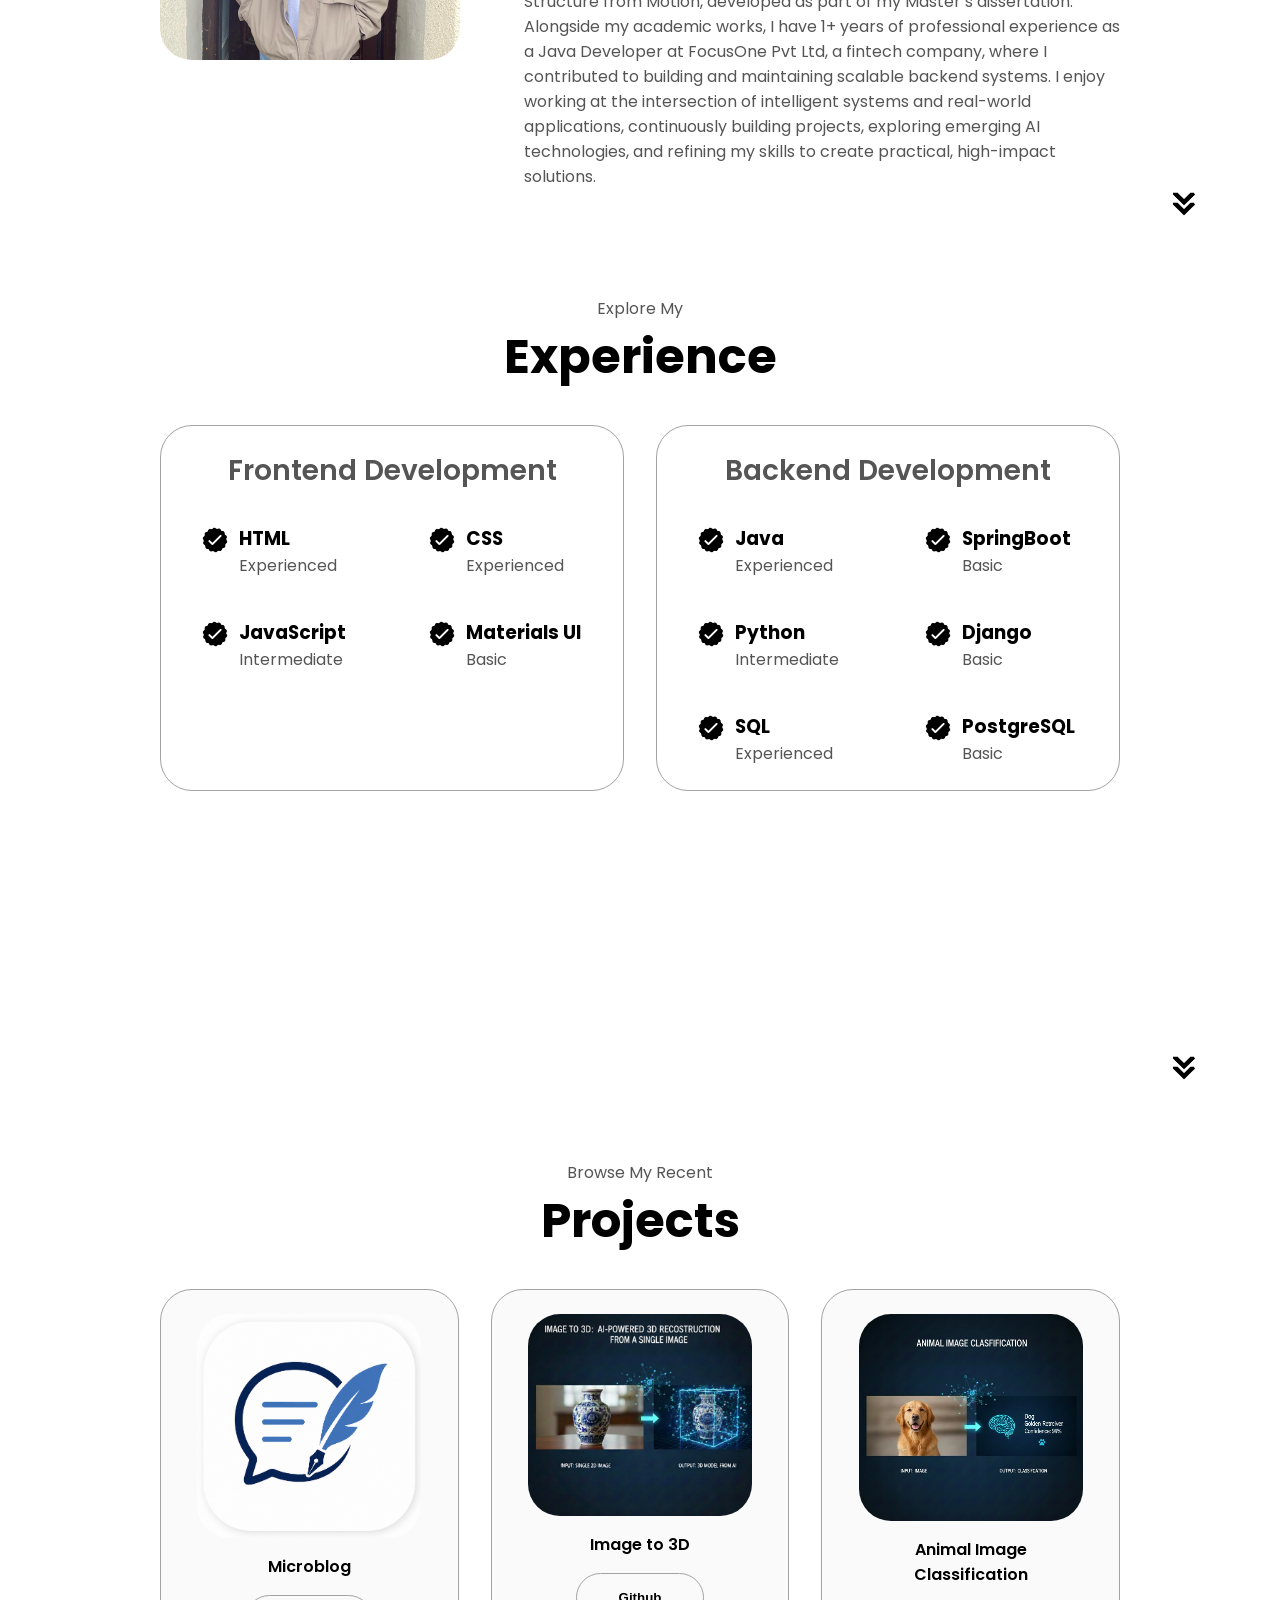
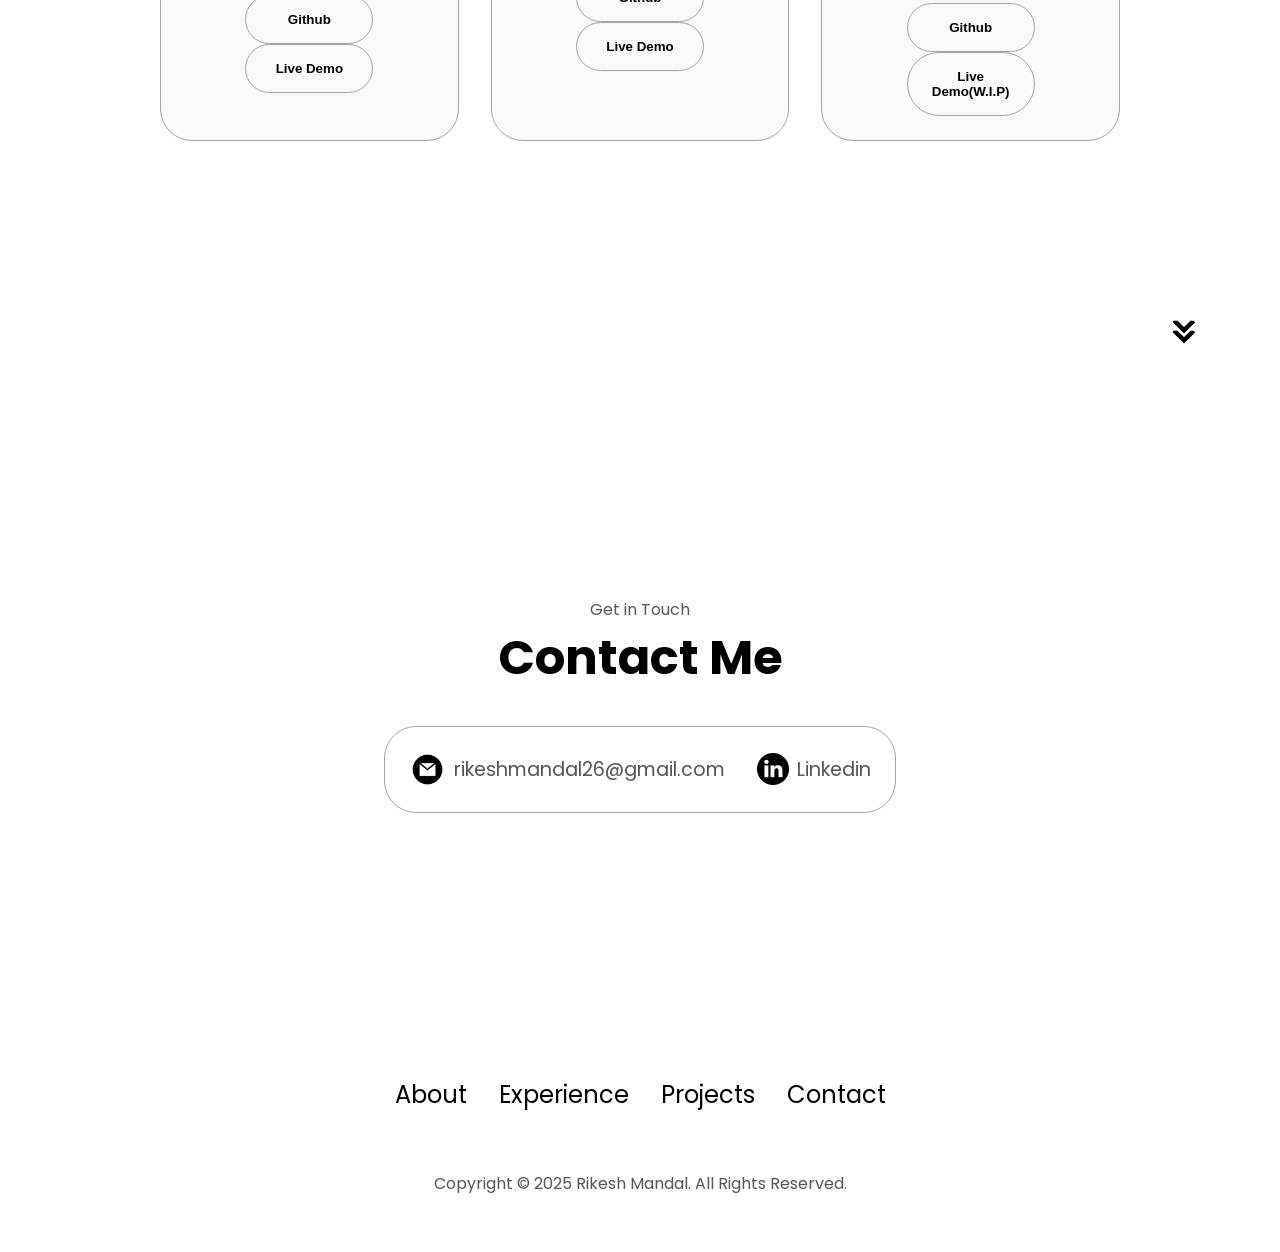
==== commit 10c895af: "add ImageTo3D DNS" ====
--- a/index.html
+++ b/index.html
@@ -295,12 +295,7 @@
             </button>
             <button
               class="btn btn-color-2 project-btn"
-              onclick="
-                window.open(
-                  'https://microblog-flask-production.up.railway.app/auth/login?next=%2F',
-                  '_blank',
-                )
-              "
+              onclick="window.open('https://home-server.taila89f29.ts.net/', '_blank',)"
             >
               Live Demo
             </button>
@@ -330,12 +325,12 @@
               class="btn btn-color-2 project-btn"
               onclick="
                 window.open(
-                  'https://github.com/Rikesh-Mandal/ImageTo3D',
+                  'https://home-server.taila89f29.ts.net:8443',
                   '_blank',
                 )
               "
             >
-              Live Demo(W.I.P)
+              Live Demo
             </button>
           </div>
           <div class="details-container color-container">
